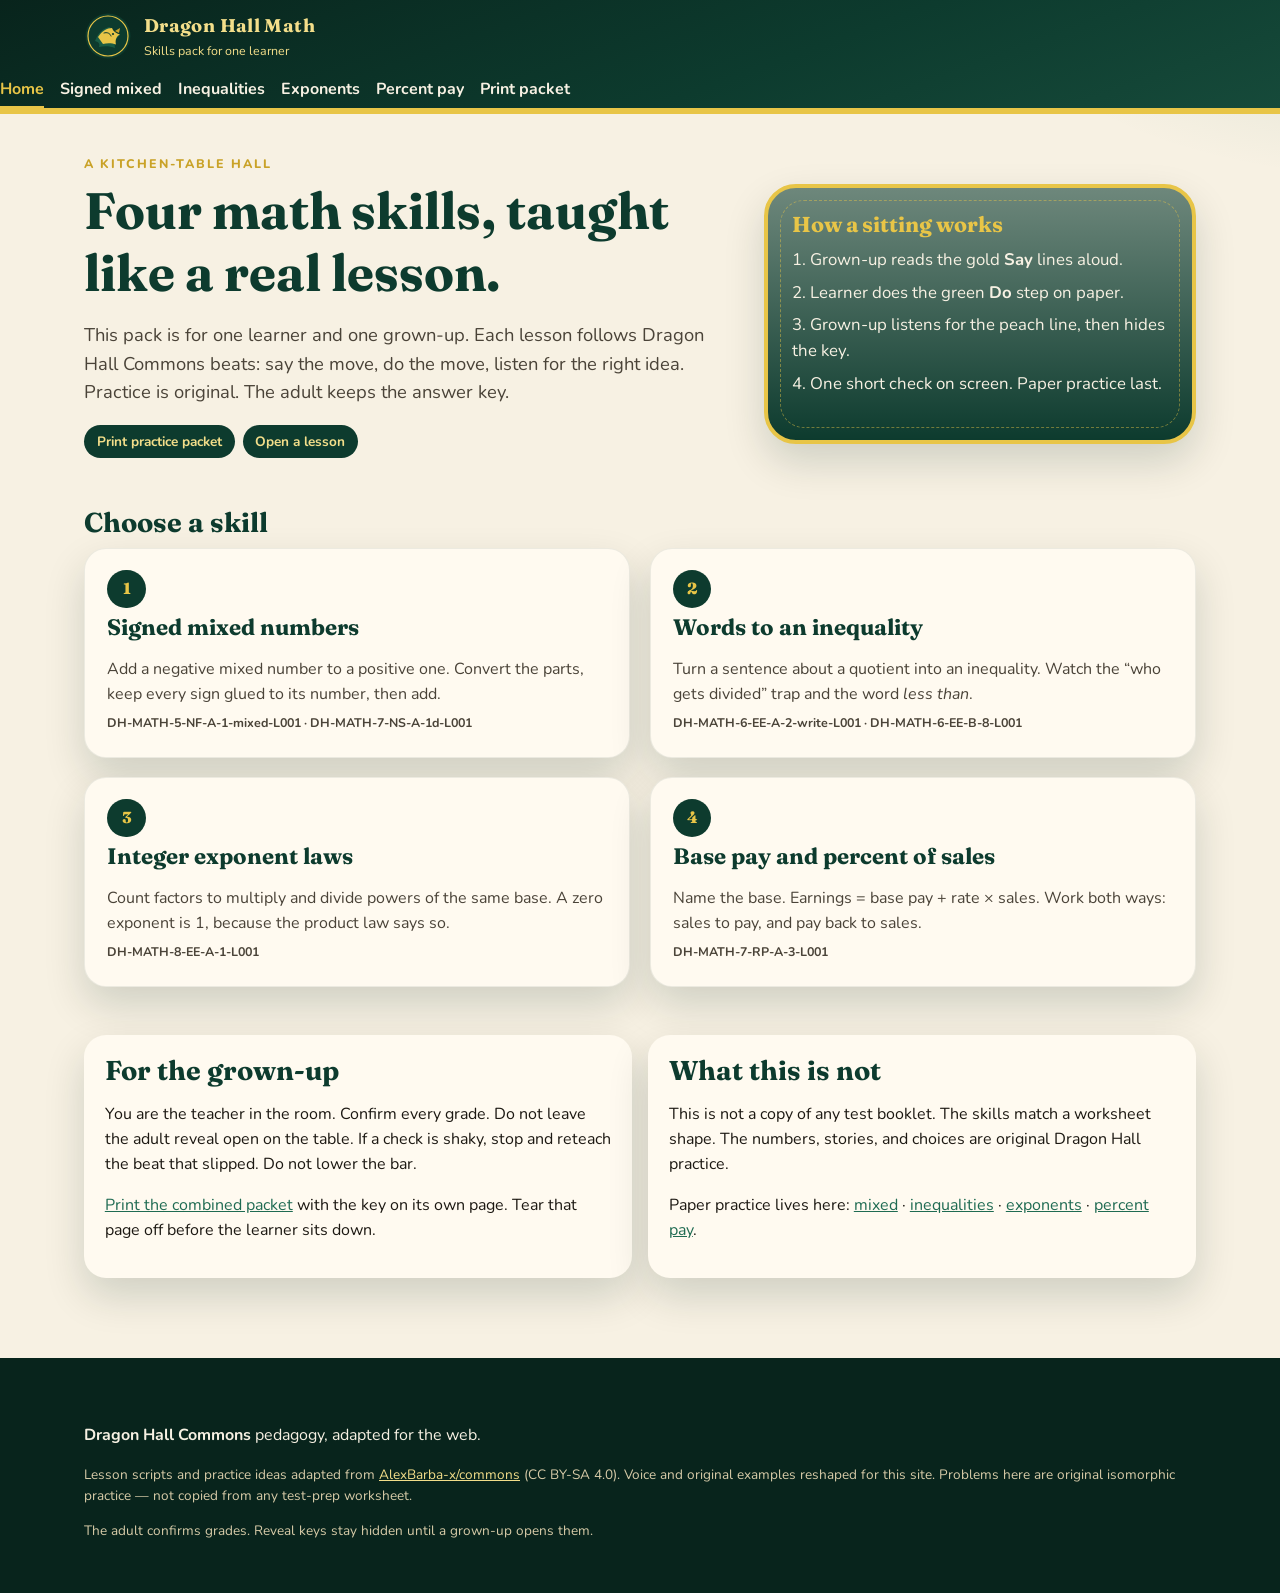
==== index.html @ b6c0d8db "Add static Dragon Hall math skills pack Four Commons-backed lessons (signed mixed numbers, quotient " ====
<!DOCTYPE html>
<html lang="en">
<head>
  <meta charset="utf-8">
  <meta name="viewport" content="width=device-width, initial-scale=1">
  <title>Dragon Hall Math Skills Pack</title>
  <meta name="description" content="Four kid-friendly math lessons with printable practice: signed mixed numbers, inequalities, exponents, and percent pay.">
  <link rel="icon" href="img/mark.svg" type="image/svg+xml">
  <link rel="preconnect" href="https://fonts.googleapis.com">
  <link rel="preconnect" href="https://fonts.gstatic.com" crossorigin>
  <link href="https://fonts.googleapis.com/css2?family=Fraunces:opsz,wght@9..144,600;9..144,700&family=Nunito:wght@500;700;800&display=swap" rel="stylesheet">
  <link rel="stylesheet" href="css/styles.css">
</head>
<body data-prefix="" data-page="home">
  <main id="main" class="wrap">
    <section class="hero">
      <div>
        <p class="kicker">A kitchen-table hall</p>
        <h1>Four math skills, taught like a real lesson.</h1>
        <p class="lede">This pack is for one learner and one grown-up. Each lesson follows Dragon Hall Commons beats: say the move, do the move, listen for the right idea. Practice is original. The adult keeps the answer key.</p>
        <div class="pill-row">
          <a class="pill" href="print.html">Print practice packet</a>
          <a class="pill" href="#lessons">Open a lesson</a>
        </div>
      </div>
      <aside class="hero-art" aria-label="How a sitting works">
        <h2 style="color:#e8c547;font-size:1.35rem;">How a sitting works</h2>
        <p>1. Grown-up reads the gold <b>Say</b> lines aloud.</p>
        <p>2. Learner does the green <b>Do</b> step on paper.</p>
        <p>3. Grown-up listens for the peach line, then hides the key.</p>
        <p>4. One short check on screen. Paper practice last.</p>
      </aside>
    </section>

    <section id="lessons">
      <h2>Choose a skill</h2>
      <div class="card-grid">
        <a class="card" href="lessons/signed-mixed.html">
          <span class="num">1</span>
          <h2>Signed mixed numbers</h2>
          <p>Add a negative mixed number to a positive one. Convert the parts, keep every sign glued to its number, then add.</p>
          <p class="ids">DH-MATH-5-NF-A-1-mixed-L001 · DH-MATH-7-NS-A-1d-L001</p>
        </a>
        <a class="card" href="lessons/inequality.html">
          <span class="num">2</span>
          <h2>Words to an inequality</h2>
          <p>Turn a sentence about a quotient into an inequality. Watch the “who gets divided” trap and the word <em>less than</em>.</p>
          <p class="ids">DH-MATH-6-EE-A-2-write-L001 · DH-MATH-6-EE-B-8-L001</p>
        </a>
        <a class="card" href="lessons/exponents.html">
          <span class="num">3</span>
          <h2>Integer exponent laws</h2>
          <p>Count factors to multiply and divide powers of the same base. A zero exponent is 1, because the product law says so.</p>
          <p class="ids">DH-MATH-8-EE-A-1-L001</p>
        </a>
        <a class="card" href="lessons/percent-pay.html">
          <span class="num">4</span>
          <h2>Base pay and percent of sales</h2>
          <p>Name the base. Earnings = base pay + rate × sales. Work both ways: sales to pay, and pay back to sales.</p>
          <p class="ids">DH-MATH-7-RP-A-3-L001</p>
        </a>
      </div>
    </section>

    <section class="session" style="margin-top:2rem;">
      <article class="panel">
        <h2>For the grown-up</h2>
        <p>You are the teacher in the room. Confirm every grade. Do not leave the adult reveal open on the table. If a check is shaky, stop and reteach the beat that slipped. Do not lower the bar.</p>
        <p><a href="print.html">Print the combined packet</a> with the key on its own page. Tear that page off before the learner sits down.</p>
      </article>
      <article class="panel">
        <h2>What this is not</h2>
        <p>This is not a copy of any test booklet. The skills match a worksheet shape. The numbers, stories, and choices are original Dragon Hall practice.</p>
        <p>Paper practice lives here:
          <a href="practice/signed-mixed.html">mixed</a> ·
          <a href="practice/inequality.html">inequalities</a> ·
          <a href="practice/exponents.html">exponents</a> ·
          <a href="practice/percent-pay.html">percent pay</a>.
        </p>
      </article>
    </section>
  </main>
  <script src="js/app.js"></script>
</body>
</html>
---- css/styles.css ----
:root {
  --forest: #0d3b2e;
  --forest-deep: #08241c;
  --forest-mid: #164a3a;
  --leaf: #1f6b52;
  --gold: #e8c547;
  --gold-deep: #c9a227;
  --gold-soft: #f3de8a;
  --cream: #f7f1e3;
  --paper: #fffaf0;
  --ink: #1c1812;
  --ink-soft: #4a4338;
  --blush: #f3d6c4;
  --sky: #dce9e3;
  --good: #1d6b45;
  --warn: #8a4b12;
  --shadow: 0 18px 40px rgba(8, 36, 28, 0.16);
  --radius: 22px;
  --max: 72rem;
  --serif: "Fraunces", "Iowan Old Style", Georgia, serif;
  --sans: "Nunito", "Segoe UI", system-ui, sans-serif;
}

* { box-sizing: border-box; }
html { scroll-behavior: smooth; }
body {
  margin: 0;
  color: var(--ink);
  background:
    radial-gradient(1200px 500px at 10% -10%, rgba(232, 197, 71, 0.18), transparent 50%),
    radial-gradient(900px 400px at 110% 0%, rgba(31, 107, 82, 0.12), transparent 45%),
    var(--cream);
  font-family: var(--sans);
  line-height: 1.55;
  min-height: 100vh;
}

a { color: var(--leaf); }
a:hover { color: var(--forest); }

.skip {
  position: absolute;
  left: -999px;
  top: 0;
}
.skip:focus {
  left: 1rem;
  top: 1rem;
  z-index: 20;
  background: var(--gold);
  color: var(--forest-deep);
  padding: 0.5rem 0.8rem;
  border-radius: 8px;
}

.site-header {
  background: linear-gradient(160deg, var(--forest-deep), var(--forest) 60%, var(--forest-mid));
  color: var(--cream);
  border-bottom: 6px solid var(--gold);
  position: sticky;
  top: 0;
  z-index: 10;
}
.site-header .bar {
  max-width: var(--max);
  margin: 0 auto;
  padding: 0.75rem 1.25rem;
  display: flex;
  align-items: center;
  justify-content: space-between;
  gap: 1rem;
}
.brand {
  display: flex;
  align-items: center;
  gap: 0.75rem;
  color: inherit;
  text-decoration: none;
}
.brand img, .brand svg { width: 48px; height: 48px; }
.brand strong {
  font-family: var(--serif);
  font-size: 1.15rem;
  letter-spacing: 0.02em;
  display: block;
}
.brand span {
  display: block;
  font-size: 0.78rem;
  color: var(--gold-soft);
}
.nav-toggle {
  display: none;
  background: transparent;
  color: var(--gold);
  border: 2px solid var(--gold);
  border-radius: 12px;
  padding: 0.35rem 0.7rem;
  font: inherit;
}
.site-nav {
  display: flex;
  flex-wrap: wrap;
  gap: 0.4rem 1rem;
}
.site-nav a {
  color: var(--cream);
  text-decoration: none;
  font-weight: 700;
  padding: 0.3rem 0;
  border-bottom: 2px solid transparent;
}
.site-nav a:hover,
.site-nav a[aria-current="page"] {
  color: var(--gold);
  border-bottom-color: var(--gold);
}

.wrap {
  max-width: var(--max);
  margin: 0 auto;
  padding: 1.5rem 1.25rem 3rem;
}

.hero {
  display: grid;
  grid-template-columns: 1.2fr 0.8fr;
  gap: 2rem;
  align-items: center;
  padding: 1rem 0 2rem;
}
.kicker {
  text-transform: uppercase;
  letter-spacing: 0.16em;
  font-size: 0.78rem;
  font-weight: 800;
  color: var(--gold-deep);
  margin: 0 0 0.4rem;
}
h1, h2, h3, h4 {
  font-family: var(--serif);
  line-height: 1.2;
  margin: 0 0 0.6rem;
}
h1 { font-size: clamp(2rem, 4vw, 3.2rem); color: var(--forest); }
h2 { font-size: 1.7rem; color: var(--forest); }
h3 { font-size: 1.25rem; color: var(--forest-mid); }
.lede {
  font-size: 1.15rem;
  color: var(--ink-soft);
  max-width: 42rem;
}
.hero-art {
  background:
    linear-gradient(180deg, rgba(255,250,240,0.4), transparent),
    var(--forest);
  border-radius: 32px;
  min-height: 260px;
  padding: 1.5rem;
  color: var(--cream);
  box-shadow: var(--shadow);
  border: 4px solid var(--gold);
  position: relative;
  overflow: hidden;
}
.hero-art::after {
  content: "";
  position: absolute;
  inset: 12px;
  border: 1px dashed rgba(232, 197, 71, 0.45);
  border-radius: 24px;
  pointer-events: none;
}
.hero-art p { margin: 0.4rem 0 0; font-size: 1.05rem; }

.card-grid {
  display: grid;
  grid-template-columns: repeat(2, minmax(0, 1fr));
  gap: 1.2rem;
}
.card {
  background: var(--paper);
  border-radius: var(--radius);
  padding: 1.3rem 1.4rem 1.5rem;
  box-shadow: var(--shadow);
  border: 1px solid rgba(13, 59, 46, 0.08);
  text-decoration: none;
  color: inherit;
  display: flex;
  flex-direction: column;
  gap: 0.4rem;
  transition: transform 0.18s ease, box-shadow 0.18s ease;
  min-height: 100%;
}
a.card:hover {
  transform: translateY(-4px);
  box-shadow: 0 22px 44px rgba(8, 36, 28, 0.2);
}
.card .num {
  width: 2.4rem;
  height: 2.4rem;
  border-radius: 50%;
  background: var(--forest);
  color: var(--gold);
  display: grid;
  place-items: center;
  font-weight: 800;
  font-family: var(--serif);
}
.card h2 { font-size: 1.4rem; }
.card p { margin: 0; color: var(--ink-soft); }
.ids {
  font-size: 0.78rem;
  color: var(--leaf);
  font-weight: 700;
}

.panel, .beat, .example, .check, .goal, .cite, .next-row, .adult {
  background: var(--paper);
  border-radius: var(--radius);
  padding: 1.2rem 1.3rem;
  box-shadow: var(--shadow);
  margin: 1rem 0;
}
.goal {
  background: linear-gradient(135deg, #123c2f, #1f6b52);
  color: var(--cream);
}
.goal h2, .goal p { color: inherit; }
.cite {
  background: var(--sky);
  font-size: 0.95rem;
}
.cite code {
  background: rgba(13, 59, 46, 0.08);
  padding: 0.05rem 0.35rem;
  border-radius: 6px;
}

.beat {
  border-left: 8px solid var(--gold);
}
.beat .phase {
  font-size: 0.75rem;
  font-weight: 800;
  letter-spacing: 0.08em;
  text-transform: uppercase;
  color: var(--gold-deep);
}
.say, .do, .listen, .hint {
  margin: 0.7rem 0 0;
  padding: 0.7rem 0.85rem;
  border-radius: 14px;
}
.say { background: #f3e7c4; }
.do { background: #dceee6; }
.listen { background: #f6e3d8; }
.hint { background: #ece6f5; }
.say b, .do b, .listen b, .hint b { display: block; margin-bottom: 0.2rem; }

.steps { padding-left: 1.2rem; }
.steps li { margin: 0.45rem 0; }

.math-block {
  overflow-x: auto;
  font-size: 1.2rem;
  padding: 0.4rem 0;
}

.check-item { margin: 1.2rem 0; }
.check-item .prompt { font-size: 1.1rem; }
.choices { display: grid; gap: 0.5rem; margin: 0.7rem 0; }
.choices label {
  display: flex;
  gap: 0.6rem;
  align-items: flex-start;
  background: var(--cream);
  padding: 0.7rem 0.8rem;
  border-radius: 12px;
  cursor: pointer;
}
input[type="text"], textarea {
  width: 100%;
  max-width: 28rem;
  font: inherit;
  padding: 0.65rem 0.75rem;
  border-radius: 12px;
  border: 2px solid #c9bfa6;
  background: #fff;
}
textarea { min-height: 5rem; }
.btn {
  appearance: none;
  border: 0;
  background: var(--forest);
  color: var(--gold);
  font: inherit;
  font-weight: 800;
  padding: 0.65rem 1.1rem;
  border-radius: 999px;
  cursor: pointer;
}
.btn:hover { background: var(--forest-deep); }
.btn.ghost {
  background: transparent;
  color: var(--forest);
  border: 2px solid var(--forest);
}
.feedback {
  margin-top: 0.6rem;
  font-weight: 700;
  min-height: 1.3em;
}
.feedback.ok { color: var(--good); }
.feedback.no { color: var(--warn); }

.adult details {
  border: 2px dashed var(--gold-deep);
  border-radius: 16px;
  padding: 0.8rem 1rem;
  background: #fff8e6;
}
.adult summary {
  cursor: pointer;
  font-weight: 800;
  color: var(--warn);
}
.adult .key { display: none; }
.adult details[open] .key { display: block; margin-top: 0.6rem; }

.next-row {
  display: flex;
  flex-wrap: wrap;
  gap: 0.8rem;
  align-items: center;
  justify-content: space-between;
}

.practice-q {
  background: var(--paper);
  border-radius: var(--radius);
  padding: 1.3rem;
  margin: 1.2rem 0;
  box-shadow: var(--shadow);
  min-height: 12rem;
}
.practice-q .big {
  font-size: 1.45rem;
  font-family: var(--serif);
}
.write-lines {
  margin-top: 1.4rem;
  border-top: 2px dashed #d3c8ad;
  padding-top: 1rem;
}
.write-lines p {
  border-bottom: 1px solid #d3c8ad;
  margin: 1.1rem 0 0;
  height: 1.6rem;
}

.session {
  display: grid;
  grid-template-columns: 1fr 1fr;
  gap: 1rem;
}
.pill-row { display: flex; flex-wrap: wrap; gap: 0.5rem; margin: 1rem 0; }
.pill {
  background: var(--forest);
  color: var(--gold-soft);
  border-radius: 999px;
  padding: 0.35rem 0.8rem;
  font-size: 0.85rem;
  font-weight: 700;
  text-decoration: none;
}

.site-footer {
  background: var(--forest-deep);
  color: var(--cream);
  padding: 1.6rem 1.25rem 2.4rem;
  margin-top: 1rem;
}
.site-footer .wrap { padding-bottom: 0; }
.site-footer a { color: var(--gold-soft); }
.fine { font-size: 0.85rem; color: #d7cba8; }

.print-banner {
  background: var(--blush);
  border-radius: var(--radius);
  padding: 1rem 1.2rem;
}

.answer-key {
  page-break-before: always;
  break-before: page;
  background: #fff4d8;
  border: 4px solid var(--warn);
  border-radius: 18px;
  padding: 1.4rem;
  margin-top: 3rem;
}
.answer-key h2 { color: var(--warn); }

@media (max-width: 820px) {
  .hero, .card-grid, .session { grid-template-columns: 1fr; }
  .nav-toggle { display: inline-block; }
  .site-nav {
    display: none;
    width: 100%;
    flex-direction: column;
    padding: 0 1.25rem 1rem;
  }
  .site-nav.open { display: flex; }
  .site-header .bar { flex-wrap: wrap; }
}

@media print {
  body { background: #fff; color: #000; }
  .site-header, .site-footer, .nav-toggle, .no-print, .btn, .skip { display: none !important; }
  .wrap { max-width: none; padding: 0; }
  .panel, .practice-q, .card, .beat, .example, .check, .goal, .cite {
    box-shadow: none;
    border: 1px solid #bbb;
    break-inside: avoid;
  }
  .practice-q { min-height: 11rem; }
  a { color: inherit; text-decoration: none; }
  .answer-key {
    page-break-before: always;
    break-before: page;
  }
}
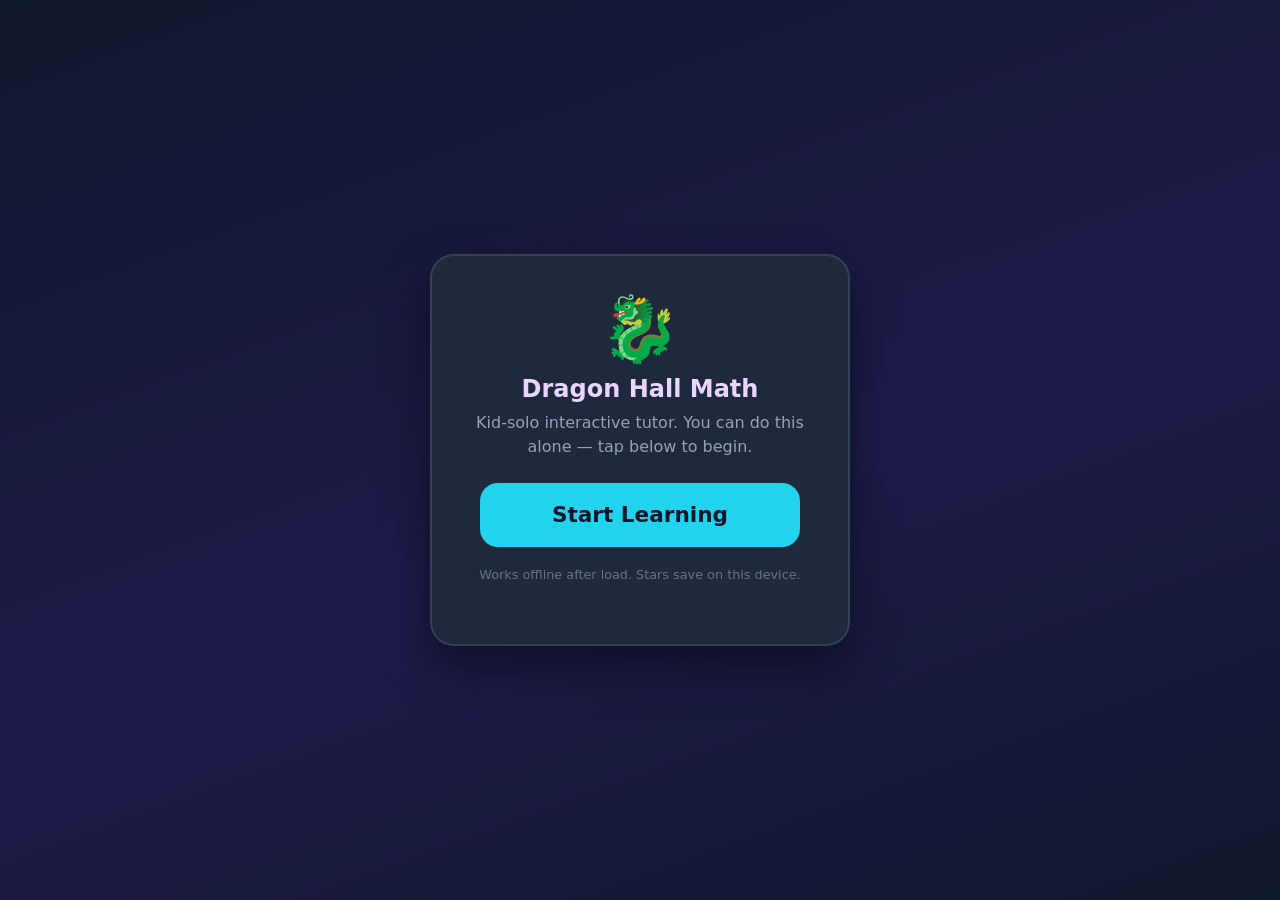
==== commit 046e54f9: "Rebuild as kid-solo interactive tutor with check/hint/mastery" ====
--- a/index.html
+++ b/index.html
@@ -1,85 +1,42 @@
 <!DOCTYPE html>
 <html lang="en">
 <head>
-  <meta charset="utf-8">
-  <meta name="viewport" content="width=device-width, initial-scale=1">
-  <title>Dragon Hall Math Skills Pack</title>
-  <meta name="description" content="Four kid-friendly math lessons with printable practice: signed mixed numbers, inequalities, exponents, and percent pay.">
-  <link rel="icon" href="img/mark.svg" type="image/svg+xml">
-  <link rel="preconnect" href="https://fonts.googleapis.com">
-  <link rel="preconnect" href="https://fonts.gstatic.com" crossorigin>
-  <link href="https://fonts.googleapis.com/css2?family=Fraunces:opsz,wght@9..144,600;9..144,700&family=Nunito:wght@500;700;800&display=swap" rel="stylesheet">
-  <link rel="stylesheet" href="css/styles.css">
+<meta charset="utf-8">
+<meta name="viewport" content="width=device-width, initial-scale=1">
+<title>Dragon Hall Math — Start Learning</title>
+<style>
+*{box-sizing:border-box;margin:0;padding:0}
+body{
+  min-height:100vh;display:flex;align-items:center;justify-content:center;
+  font-family:system-ui,-apple-system,"Segoe UI",Roboto,sans-serif;
+  background:linear-gradient(160deg,#0f172a 0%,#1e1b4b 55%,#0f172a 100%);
+  color:#f1f5f9;padding:24px;text-align:center
+}
+.card{
+  background:#1e293b;border:2px solid #334155;border-radius:24px;
+  padding:36px 28px;max-width:420px;width:100%;
+  box-shadow:0 20px 50px rgba(0,0,0,.45)
+}
+.dragon{font-size:64px;margin-bottom:8px}
+h1{font-size:1.5rem;margin-bottom:8px;color:#e9d5ff}
+p{color:#94a3b8;margin-bottom:24px;line-height:1.5}
+a.start{
+  display:inline-flex;align-items:center;justify-content:center;
+  min-height:64px;padding:16px 36px;border-radius:18px;
+  background:#22d3ee;color:#0f172a;font-size:1.35rem;font-weight:800;
+  text-decoration:none;width:100%;max-width:320px
+}
+a.start:active{transform:scale(.98)}
+.note{margin-top:18px;font-size:.8rem;color:#64748b}
+</style>
 </head>
-<body data-prefix="" data-page="home">
-  <main id="main" class="wrap">
-    <section class="hero">
-      <div>
-        <p class="kicker">A kitchen-table hall</p>
-        <h1>Four math skills, taught like a real lesson.</h1>
-        <p class="lede">This pack is for one learner and one grown-up. Each lesson follows Dragon Hall Commons beats: say the move, do the move, listen for the right idea. Practice is original. The adult keeps the answer key.</p>
-        <div class="pill-row">
-          <a class="pill" href="print.html">Print practice packet</a>
-          <a class="pill" href="#lessons">Open a lesson</a>
-        </div>
-      </div>
-      <aside class="hero-art" aria-label="How a sitting works">
-        <h2 style="color:#e8c547;font-size:1.35rem;">How a sitting works</h2>
-        <p>1. Grown-up reads the gold <b>Say</b> lines aloud.</p>
-        <p>2. Learner does the green <b>Do</b> step on paper.</p>
-        <p>3. Grown-up listens for the peach line, then hides the key.</p>
-        <p>4. One short check on screen. Paper practice last.</p>
-      </aside>
-    </section>
-
-    <section id="lessons">
-      <h2>Choose a skill</h2>
-      <div class="card-grid">
-        <a class="card" href="lessons/signed-mixed.html">
-          <span class="num">1</span>
-          <h2>Signed mixed numbers</h2>
-          <p>Add a negative mixed number to a positive one. Convert the parts, keep every sign glued to its number, then add.</p>
-          <p class="ids">DH-MATH-5-NF-A-1-mixed-L001 · DH-MATH-7-NS-A-1d-L001</p>
-        </a>
-        <a class="card" href="lessons/inequality.html">
-          <span class="num">2</span>
-          <h2>Words to an inequality</h2>
-          <p>Turn a sentence about a quotient into an inequality. Watch the “who gets divided” trap and the word <em>less than</em>.</p>
-          <p class="ids">DH-MATH-6-EE-A-2-write-L001 · DH-MATH-6-EE-B-8-L001</p>
-        </a>
-        <a class="card" href="lessons/exponents.html">
-          <span class="num">3</span>
-          <h2>Integer exponent laws</h2>
-          <p>Count factors to multiply and divide powers of the same base. A zero exponent is 1, because the product law says so.</p>
-          <p class="ids">DH-MATH-8-EE-A-1-L001</p>
-        </a>
-        <a class="card" href="lessons/percent-pay.html">
-          <span class="num">4</span>
-          <h2>Base pay and percent of sales</h2>
-          <p>Name the base. Earnings = base pay + rate × sales. Work both ways: sales to pay, and pay back to sales.</p>
-          <p class="ids">DH-MATH-7-RP-A-3-L001</p>
-        </a>
-      </div>
-    </section>
-
-    <section class="session" style="margin-top:2rem;">
-      <article class="panel">
-        <h2>For the grown-up</h2>
-        <p>You are the teacher in the room. Confirm every grade. Do not leave the adult reveal open on the table. If a check is shaky, stop and reteach the beat that slipped. Do not lower the bar.</p>
-        <p><a href="print.html">Print the combined packet</a> with the key on its own page. Tear that page off before the learner sits down.</p>
-      </article>
-      <article class="panel">
-        <h2>What this is not</h2>
-        <p>This is not a copy of any test booklet. The skills match a worksheet shape. The numbers, stories, and choices are original Dragon Hall practice.</p>
-        <p>Paper practice lives here:
-          <a href="practice/signed-mixed.html">mixed</a> ·
-          <a href="practice/inequality.html">inequalities</a> ·
-          <a href="practice/exponents.html">exponents</a> ·
-          <a href="practice/percent-pay.html">percent pay</a>.
-        </p>
-      </article>
-    </section>
-  </main>
-  <script src="js/app.js"></script>
+<body>
+  <div class="card">
+    <div class="dragon" aria-hidden="true">🐉</div>
+    <h1>Dragon Hall Math</h1>
+    <p>Kid-solo interactive tutor. You can do this alone — tap below to begin.</p>
+    <a class="start" href="app.html">Start Learning</a>
+    <p class="note">Works offline after load. Stars save on this device.</p>
+  </div>
 </body>
 </html>
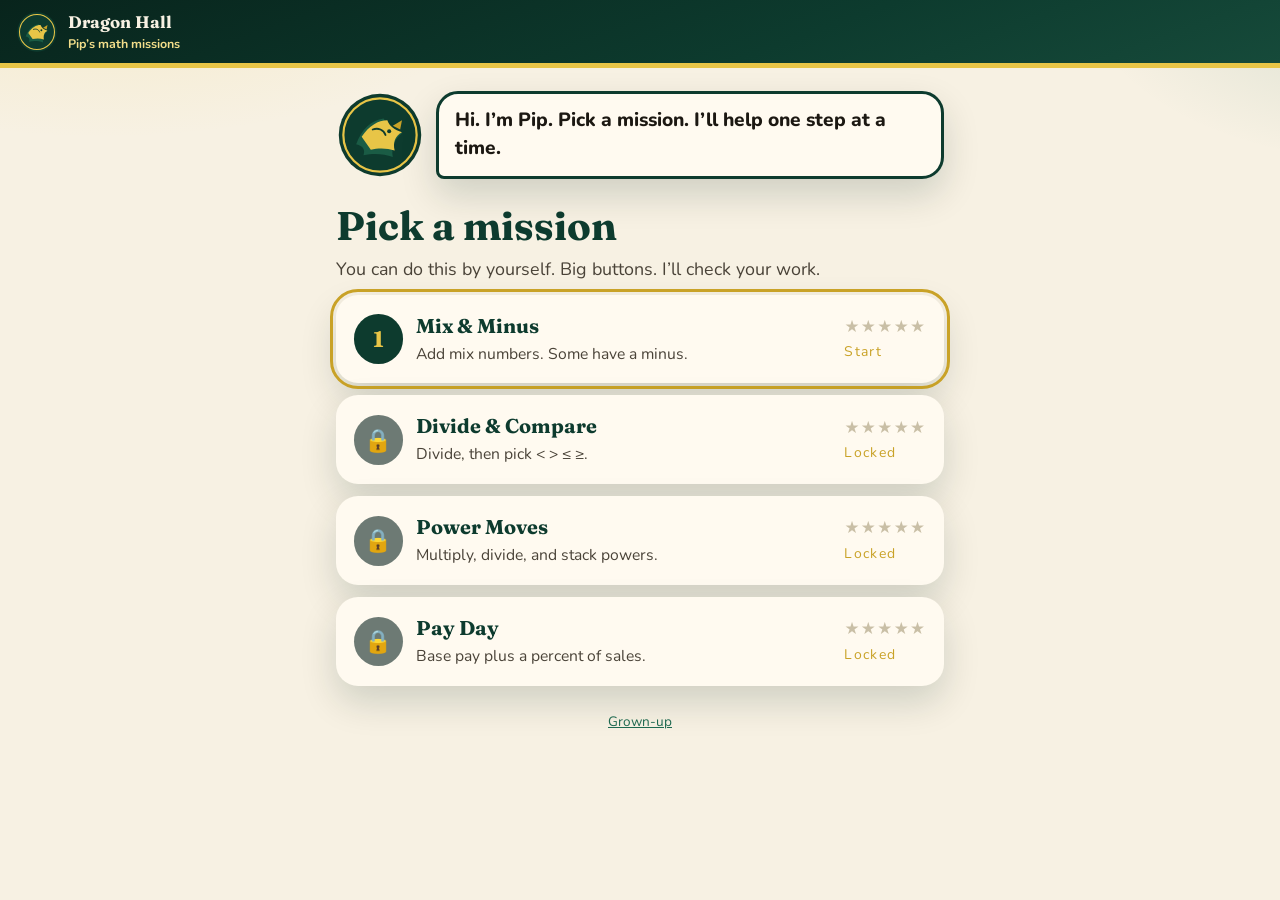
==== commit a0152c06: "feat: replace lesson dump with kid-solo interactive tutor A child can open app.html, pick a mission," ====
--- a/index.html
+++ b/index.html
@@ -1,42 +1,36 @@
 <!DOCTYPE html>
 <html lang="en">
 <head>
-<meta charset="utf-8">
-<meta name="viewport" content="width=device-width, initial-scale=1">
-<title>Dragon Hall Math — Start Learning</title>
-<style>
-*{box-sizing:border-box;margin:0;padding:0}
-body{
-  min-height:100vh;display:flex;align-items:center;justify-content:center;
-  font-family:system-ui,-apple-system,"Segoe UI",Roboto,sans-serif;
-  background:linear-gradient(160deg,#0f172a 0%,#1e1b4b 55%,#0f172a 100%);
-  color:#f1f5f9;padding:24px;text-align:center
-}
-.card{
-  background:#1e293b;border:2px solid #334155;border-radius:24px;
-  padding:36px 28px;max-width:420px;width:100%;
-  box-shadow:0 20px 50px rgba(0,0,0,.45)
-}
-.dragon{font-size:64px;margin-bottom:8px}
-h1{font-size:1.5rem;margin-bottom:8px;color:#e9d5ff}
-p{color:#94a3b8;margin-bottom:24px;line-height:1.5}
-a.start{
-  display:inline-flex;align-items:center;justify-content:center;
-  min-height:64px;padding:16px 36px;border-radius:18px;
-  background:#22d3ee;color:#0f172a;font-size:1.35rem;font-weight:800;
-  text-decoration:none;width:100%;max-width:320px
-}
-a.start:active{transform:scale(.98)}
-.note{margin-top:18px;font-size:.8rem;color:#64748b}
-</style>
+  <meta charset="utf-8">
+  <meta name="viewport" content="width=device-width, initial-scale=1, viewport-fit=cover">
+  <title>Pip’s Math Missions · Dragon Hall</title>
+  <meta name="description" content="A kid-solo dragon tutor for mixed numbers, inequalities, exponents, and percent pay.">
+  <link rel="icon" href="img/mark.svg" type="image/svg+xml">
+  <link rel="canonical" href="app.html">
+  <meta http-equiv="refresh" content="0; url=app.html">
+  <link rel="preconnect" href="https://fonts.googleapis.com">
+  <link rel="preconnect" href="https://fonts.gstatic.com" crossorigin>
+  <link href="https://fonts.googleapis.com/css2?family=Fraunces:opsz,wght@9..144,700&family=Nunito:wght@700;800&display=swap" rel="stylesheet">
+  <style>
+    :root { --forest:#0d3b2e; --gold:#e8c547; --cream:#f7f1e3; }
+    html, body { margin: 0; min-height: 100%; background: var(--cream); color: var(--forest); font-family: Nunito, system-ui, sans-serif; }
+    main { max-width: 28rem; margin: 0 auto; padding: 2.5rem 1.2rem; text-align: center; }
+    h1 { font-family: Fraunces, Georgia, serif; font-size: 2rem; }
+    a.btn {
+      display: inline-block; margin-top: 1rem; background: var(--forest); color: var(--gold);
+      text-decoration: none; font-weight: 800; padding: 0.9rem 1.4rem; border-radius: 999px; min-height: 3.2rem;
+    }
+    .tiny { margin-top: 2rem; font-size: 0.85rem; }
+    .tiny a { color: var(--forest); }
+  </style>
+  <script>location.replace("app.html" + location.hash);</script>
 </head>
 <body>
-  <div class="card">
-    <div class="dragon" aria-hidden="true">🐉</div>
-    <h1>Dragon Hall Math</h1>
-    <p>Kid-solo interactive tutor. You can do this alone — tap below to begin.</p>
-    <a class="start" href="app.html">Start Learning</a>
-    <p class="note">Works offline after load. Stars save on this device.</p>
-  </div>
+  <main>
+    <h1>Pip is ready.</h1>
+    <p>This is a kid-solo math tutor. No grown-up needed on the main path.</p>
+    <p><a class="btn" href="app.html">Open the dragon tutor</a></p>
+    <p class="tiny"><a href="print.html">Printable practice</a> · <a href="app.html#grownup">Grown-up</a></p>
+  </main>
 </body>
 </html>
